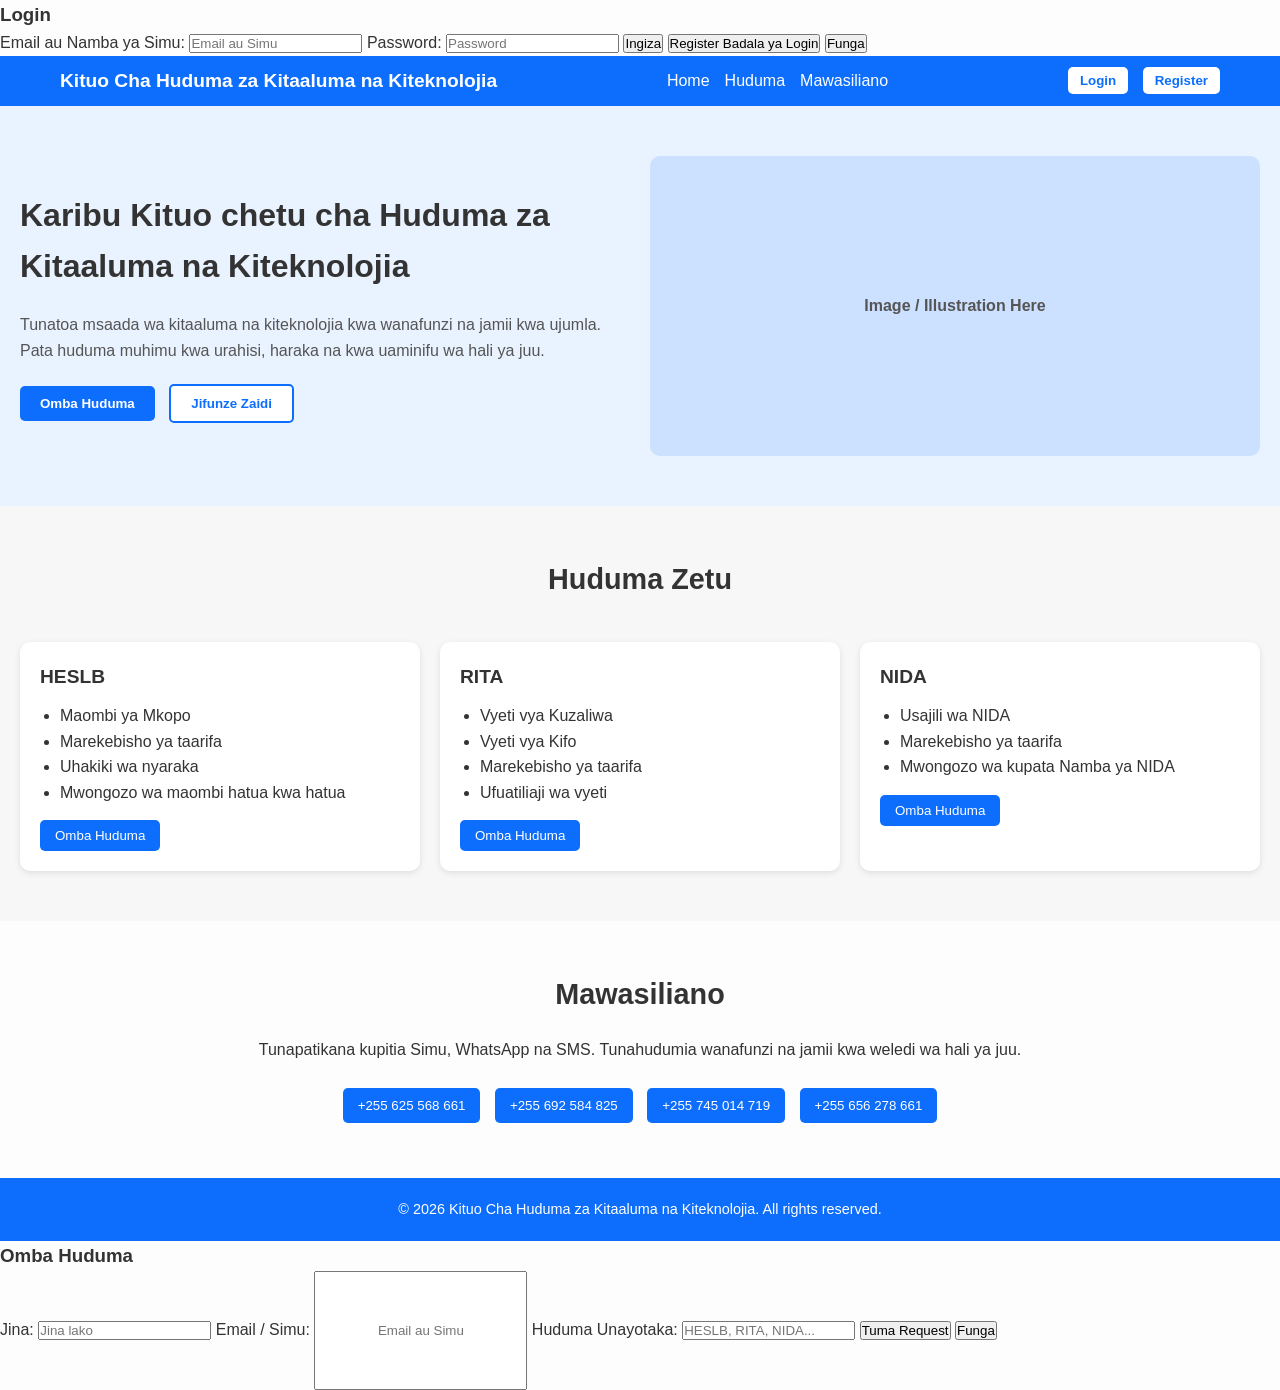
==== index.html @ 40a0dc9a "Add files via upload" ====
<!DOCTYPE html>
<html lang="sw">
<head>
  <meta charset="UTF-8">
  <meta name="viewport" content="width=device-width, initial-scale=1.0">
  <title>Kituo Cha Huduma za Kitaaluma na Kiteknolojia</title>
  <link rel="stylesheet" href="style.css">
</head>
<body></body>
  <!-- ... Sehemu nyingine za homepage ... -->

  <!-- LOGIN / REGISTER POPUP -->
  <div id="authForm" class="popup-form hidden">
    <div class="form-container">
      <h3 id="formTitle">Login</h3>

      <label>Email au Namba ya Simu:</label>
      <input type="text" id="authContact" placeholder="Email au Simu" />

      <label>Password:</label>
      <input type="password" id="authPassword" placeholder="Password" />

      <button id="authSubmit">Ingiza</button>
      <button id="authSwitch">Register Badala ya Login</button>
      <button id="authClose">Funga</button>
    </div>
  </div>

  <!-- LINK SCRIPT -->
  <script src="script.js"></script>
</body>

</div>
  <!-- NAVBAR -->
  <header class="navbar">
    <div class="container">
      <h1>Kituo Cha Huduma za Kitaaluma na Kiteknolojia</h1>
      <nav>
        <a href="#">Home</a>
        <a href="#services">Huduma</a>
        <a href="#contact">Mawasiliano</a>
      </nav>
      <div class="auth-buttons">
        <button>Login</button>
        <button>Register</button>
      </div>
    </div>
  </header>

  <!-- HERO SECTION -->
  <section class="hero">
    <div class="hero-text">
      <h2>Karibu Kituo chetu cha Huduma za Kitaaluma na Kiteknolojia</h2>
      <p>Tunatoa msaada wa kitaaluma na kiteknolojia kwa wanafunzi na jamii kwa ujumla. Pata huduma muhimu kwa urahisi, haraka na kwa uaminifu wa hali ya juu.</p>
      <div class="hero-buttons">
        <button>Omba Huduma</button>
        <button>Jifunze Zaidi</button>
      </div>
    </div>
    <div class="hero-image">
      <!-- Hapa unaweza kuongeza image / illustration -->
      <p>Image / Illustration Here</p>
    </div>
  </section>

  <!-- SERVICES SECTION -->
  <section id="services">
    <h3>Huduma Zetu</h3>
    <div class="services-grid">
      <div class="service-card">
        <h4>HESLB</h4>
        <ul>
          <li>Maombi ya Mkopo</li>
          <li>Marekebisho ya taarifa</li>
          <li>Uhakiki wa nyaraka</li>
          <li>Mwongozo wa maombi hatua kwa hatua</li>
        </ul>
        <button>Omba Huduma</button>
      </div>
      <div class="service-card">
        <h4>RITA</h4>
        <ul>
          <li>Vyeti vya Kuzaliwa</li>
          <li>Vyeti vya Kifo</li>
          <li>Marekebisho ya taarifa</li>
          <li>Ufuatiliaji wa vyeti</li>
        </ul>
        <button>Omba Huduma</button>
      </div>
      <div class="service-card">
        <h4>NIDA</h4>
        <ul>
          <li>Usajili wa NIDA</li>
          <li>Marekebisho ya taarifa</li>
          <li>Mwongozo wa kupata Namba ya NIDA</li>
        </ul>
        <button>Omba Huduma</button>
      </div>
    </div>
  </section>

  <!-- CONTACT SECTION -->
  <section id="contact">
    <h3>Mawasiliano</h3>
    <p>Tunapatikana kupitia Simu, WhatsApp na SMS. Tunahudumia wanafunzi na jamii kwa weledi wa hali ya juu.</p>
    <div class="contact-buttons">
      <button>+255 625 568 661</button>
      <button>+255 692 584 825</button>
      <button>+255 745 014 719</button>
      <button>+255 656 278 661</button>
    </div>
  </section>

  <!-- FOOTER -->
  <footer>
    <p>© 2026 Kituo Cha Huduma za Kitaaluma na Kiteknolojia. All rights reserved.</p>
  </footer>

  <script src="script.js"></script>
</body>
</html>
---- style.css ----
/* Global */
* {
  margin: 0;
  padding: 0;
  box-sizing: border-box;
  font-family: Arial, sans-serif;
}

body {
  line-height: 1.6;
  background-color: #fdfdfd;
  color: #333;
}

/* Navbar */
.navbar {
  background-color: #0d6efd;
  color: white;
  padding: 10px 0;
  position: sticky;
  top: 0;
  z-index: 100;
}

.navbar .container {
  display: flex;
  flex-wrap: wrap;
  justify-content: space-between;
  align-items: center;
  max-width: 1200px;
  margin: auto;
  padding: 0 20px;
}

.navbar h1 {
  font-size: 1.2rem;
  font-weight: bold;
}

.navbar nav {
  display: flex;
  gap: 15px;
}

.navbar nav a {
  color: white;
  text-decoration: none;
  font-weight: 500;
}

.navbar nav a:hover {
  text-decoration: underline;
}

.auth-buttons button {
  margin-left: 10px;
  padding: 6px 12px;
  border: none;
  background-color: white;
  color: #0d6efd;
  cursor: pointer;
  border-radius: 5px;
  font-weight: bold;
}

.auth-buttons button:hover {
  background-color: #e0e0e0;
}

/* Hero Section */
.hero {
  display: flex;
  flex-wrap: wrap;
  justify-content: space-between;
  align-items: center;
  padding: 50px 20px;
  background-color: #e9f2ff;
}

.hero-text {
  flex: 1;
  min-width: 280px;
  margin-right: 20px;
}

.hero-text h2 {
  font-size: 2rem;
  margin-bottom: 20px;
}

.hero-text p {
  margin-bottom: 20px;
  font-size: 1rem;
  color: #555;
}

.hero-buttons button {
  padding: 10px 20px;
  margin-right: 10px;
  border: none;
  border-radius: 5px;
  font-weight: bold;
  cursor: pointer;
}

.hero-buttons button:first-child {
  background-color: #0d6efd;
  color: white;
}

.hero-buttons button:last-child {
  background-color: white;
  color: #0d6efd;
  border: 2px solid #0d6efd;
}

.hero-buttons button:hover {
  opacity: 0.9;
}

.hero-image {
  flex: 1;
  min-width: 280px;
  height: 300px;
  background-color: #cce0ff;
  display: flex;
  align-items: center;
  justify-content: center;
  border-radius: 10px;
  color: #555;
  font-weight: bold;
}

/* Services Section */
#services {
  padding: 50px 20px;
  background-color: #f7f7f7;
  text-align: center;
}

#services h3 {
  font-size: 1.8rem;
  margin-bottom: 40px;
}

.services-grid {
  display: grid;
  gap: 20px;
  grid-template-columns: 1fr;
}

.service-card {
  background-color: white;
  padding: 20px;
  border-radius: 10px;
  box-shadow: 0 2px 6px rgba(0,0,0,0.1);
  text-align: left;
}

.service-card h4 {
  font-size: 1.2rem;
  margin-bottom: 10px;
}

.service-card ul {
  list-style: disc;
  padding-left: 20px;
  margin-bottom: 15px;
}

.service-card button {
  padding: 8px 15px;
  background-color: #0d6efd;
  color: white;
  border: none;
  border-radius: 5px;
  cursor: pointer;
}

.service-card button:hover {
  opacity: 0.9;
}

/* Contact Section */
#contact {
  padding: 50px 20px;
  text-align: center;
}

#contact h3 {
  font-size: 1.8rem;
  margin-bottom: 20px;
}

#contact p {
  margin-bottom: 20px;
}

.contact-buttons button {
  margin: 5px;
  padding: 10px 15px;
  background-color: #0d6efd;
  color: white;
  border: none;
  border-radius: 5px;
  cursor: pointer;
}

.contact-buttons button:hover {
  opacity: 0.9;
}

/* Footer */
footer {
  background-color: #0d6efd;
  color: white;
  padding: 20px;
  text-align: center;
  font-size: 0.9rem;
}

/* Responsive */
@media(min-width: 768px) {
  .hero {
    flex-wrap: nowrap;
  }

  .services-grid {
    grid-template-columns: repeat(3, 1fr);
  }
}
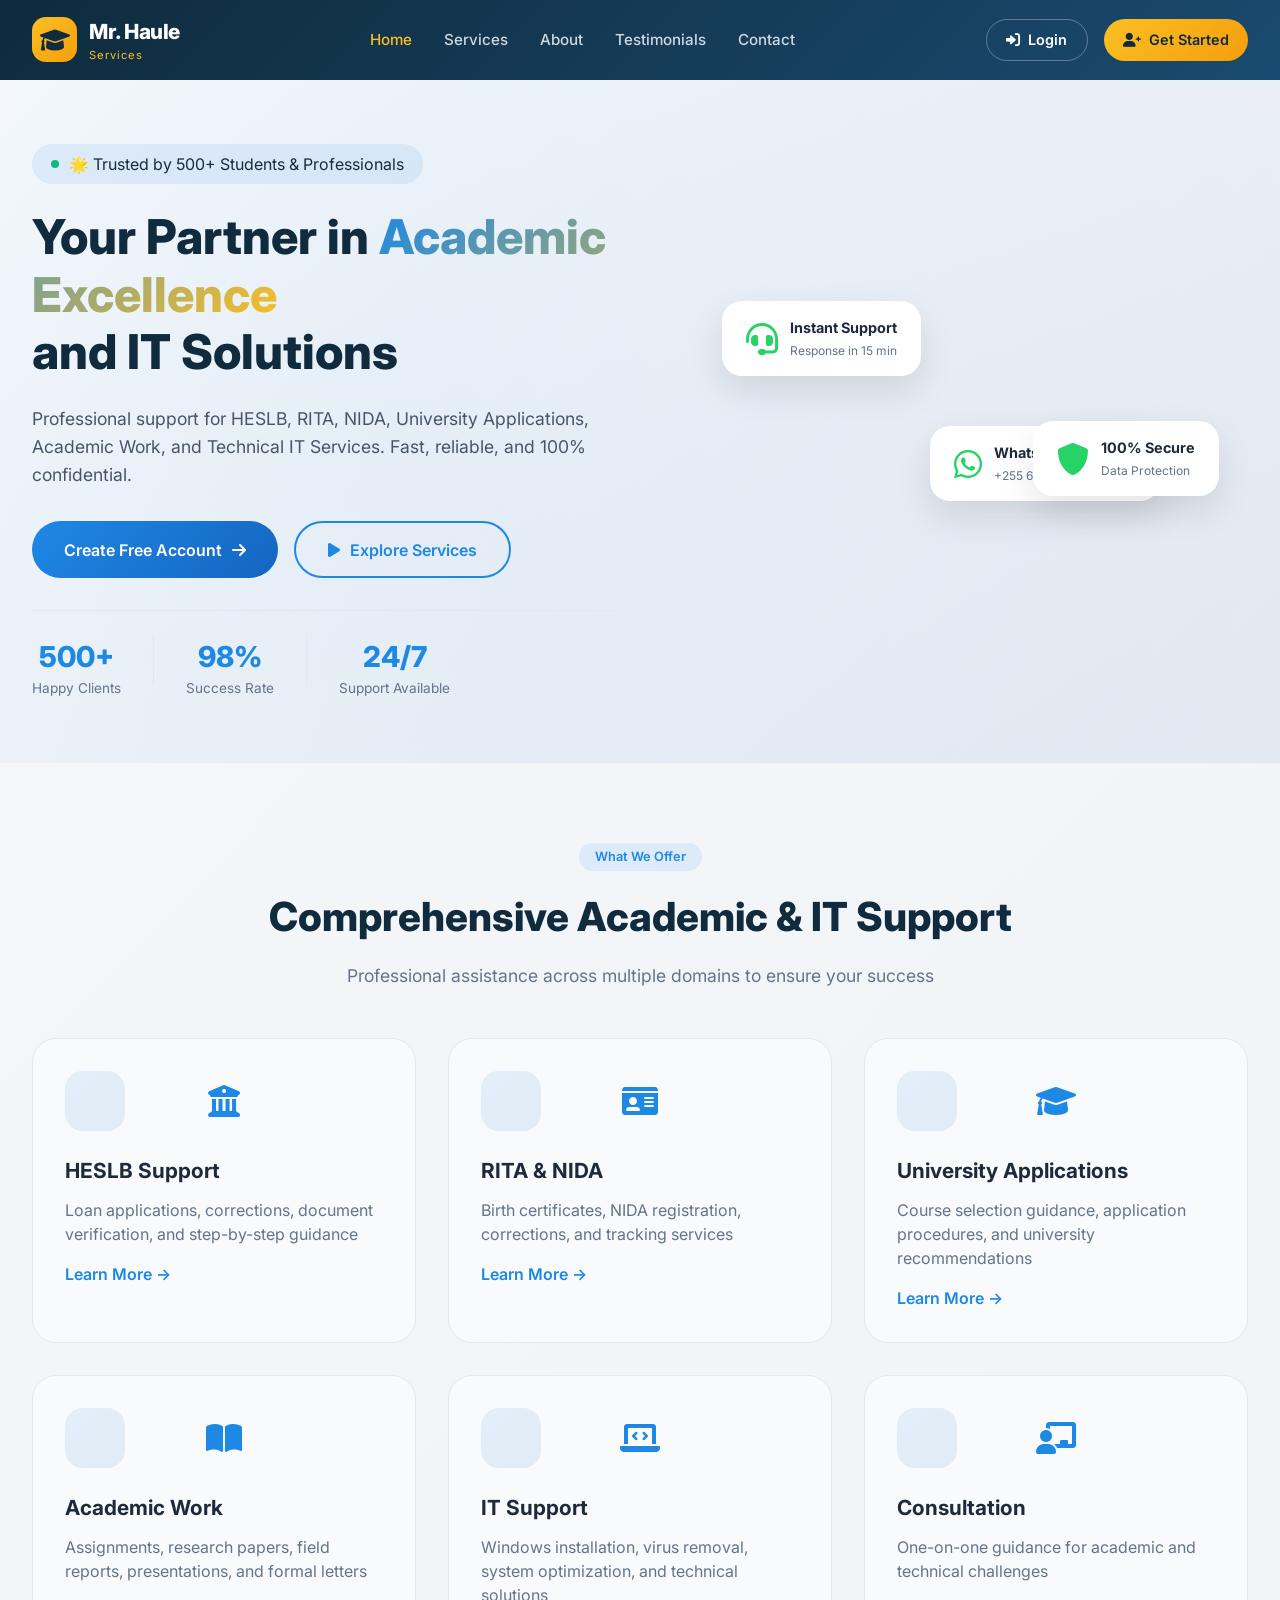
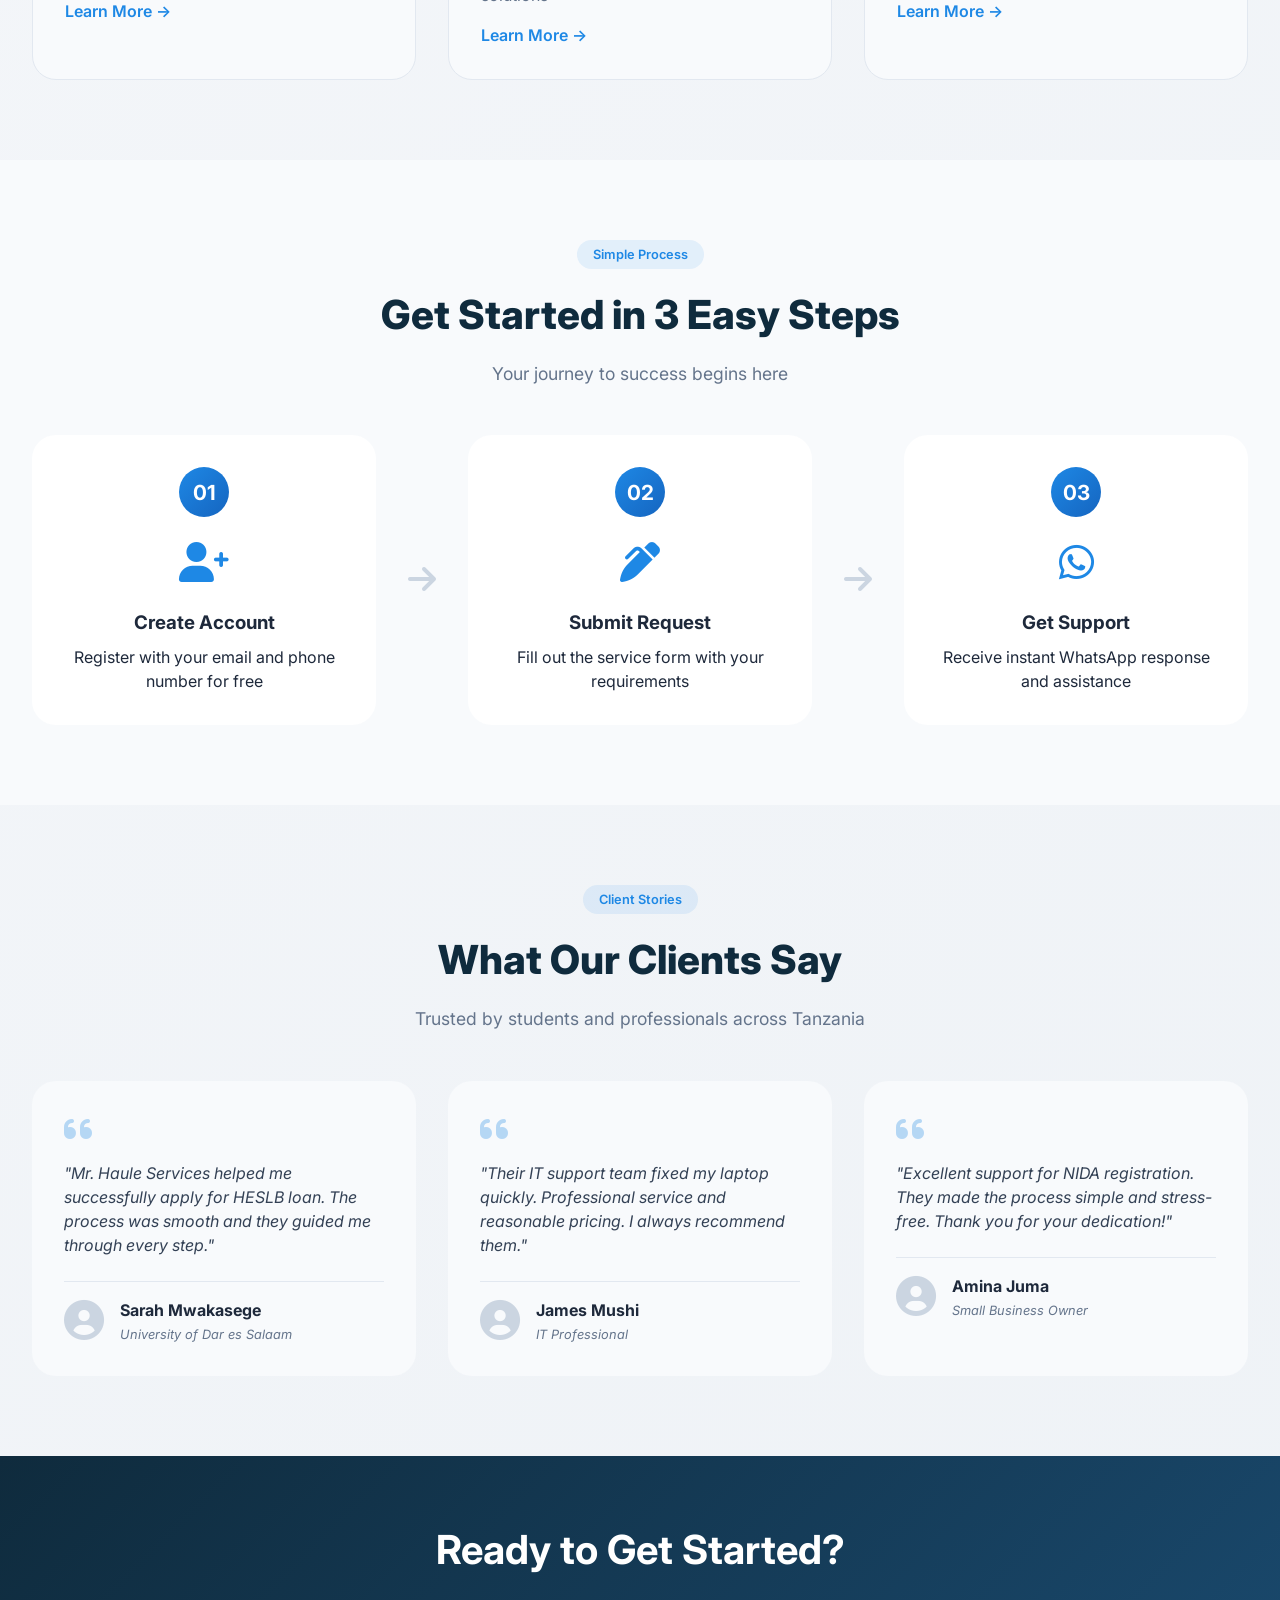
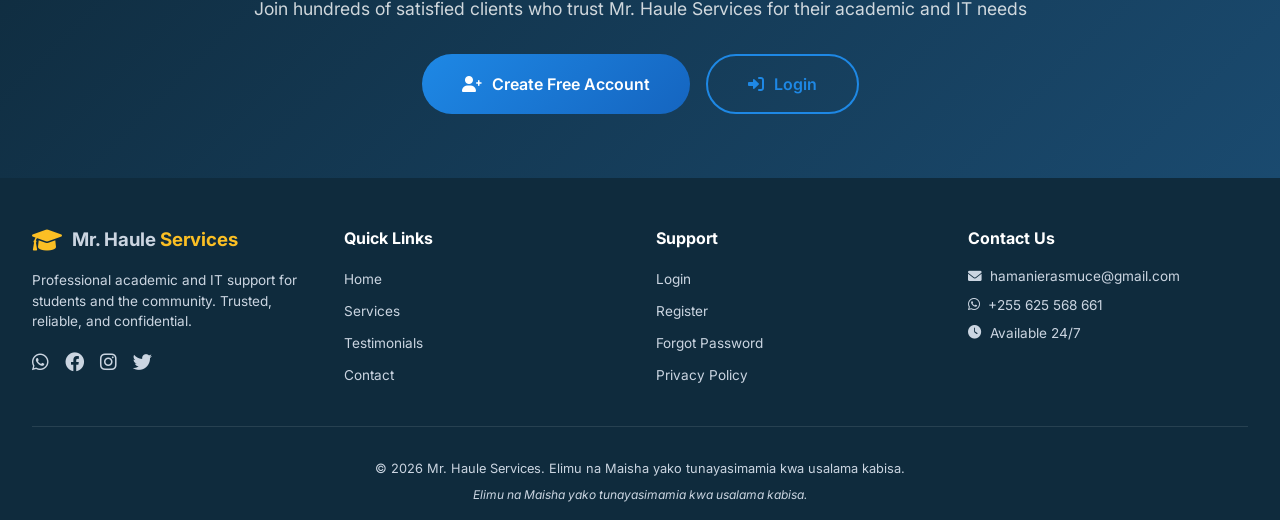
==== commit 70213a9a: "Add files via upload" ====
--- a/index.html
+++ b/index.html
@@ -1,121 +1,397 @@
 <!DOCTYPE html>
-<html lang="sw">
+<html lang="en">
 <head>
   <meta charset="UTF-8">
-  <meta name="viewport" content="width=device-width, initial-scale=1.0">
-  <title>Kituo Cha Huduma za Kitaaluma na Kiteknolojia</title>
+  <meta name="viewport" content="width=device-width, initial-scale=1.0, viewport-fit=cover">
+  <title>Mr. Haule Services | Premium Academic & IT Support</title>
   <link rel="stylesheet" href="style.css">
+  <link href="https://fonts.googleapis.com/css2?family=Inter:wght@300;400;500;600;700;800;900&display=swap" rel="stylesheet">
+  <link rel="stylesheet" href="https://cdnjs.cloudflare.com/ajax/libs/font-awesome/6.0.0-beta3/css/all.min.css">
 </head>
-<body></body>
-  <!-- ... Sehemu nyingine za homepage ... -->
-
-  <!-- LOGIN / REGISTER POPUP -->
-  <div id="authForm" class="popup-form hidden">
-    <div class="form-container">
-      <h3 id="formTitle">Login</h3>
-
-      <label>Email au Namba ya Simu:</label>
-      <input type="text" id="authContact" placeholder="Email au Simu" />
-
-      <label>Password:</label>
-      <input type="password" id="authPassword" placeholder="Password" />
-
-      <button id="authSubmit">Ingiza</button>
-      <button id="authSwitch">Register Badala ya Login</button>
-      <button id="authClose">Funga</button>
-    </div>
-  </div>
-
-  <!-- LINK SCRIPT -->
+<body>
+
+  <!-- Premium Navigation -->
+  <nav class="navbar-premium">
+    <div class="nav-container">
+      <div class="logo-premium">
+        <div class="logo-icon">
+          <i class="fas fa-graduation-cap"></i>
+        </div>
+        <div class="logo-text">
+          <span class="logo-main">Mr. Haule</span>
+          <span class="logo-sub">Services</span>
+        </div>
+      </div>
+      
+      <div class="nav-menu">
+        <a href="index.html" class="nav-link active">Home</a>
+        <a href="#services" class="nav-link">Services</a>
+        <a href="#about" class="nav-link">About</a>
+        <a href="#testimonials" class="nav-link">Testimonials</a>
+        <a href="#contact" class="nav-link">Contact</a>
+      </div>
+      
+      <div class="nav-actions">
+        <a href="login.html" class="btn-login">
+          <i class="fas fa-sign-in-alt"></i> Login
+        </a>
+        <a href="register.html" class="btn-register">
+          <i class="fas fa-user-plus"></i> Get Started
+        </a>
+      </div>
+      
+      <div class="mobile-toggle">
+        <i class="fas fa-bars"></i>
+      </div>
+    </div>
+  </nav>
+
+  <!-- Hero Section -->
+  <section class="hero-premium">
+    <div class="hero-gradient"></div>
+    <div class="hero-container">
+      <div class="hero-content-premium">
+        <div class="hero-badge-premium">
+          <span class="badge-pulse"></span>
+          <span>🌟 Trusted by 500+ Students & Professionals</span>
+        </div>
+        
+        <h1 class="hero-title">
+          Your Partner in
+          <span class="gradient-text-premium">Academic Excellence</span>
+          <br>and IT Solutions
+        </h1>
+        
+        <p class="hero-description-premium">
+          Professional support for HESLB, RITA, NIDA, University Applications, 
+          Academic Work, and Technical IT Services. Fast, reliable, and 100% confidential.
+        </p>
+        
+        <div class="hero-buttons-premium">
+          <a href="register.html" class="btn-primary-premium">
+            <span>Create Free Account</span>
+            <i class="fas fa-arrow-right"></i>
+          </a>
+          <a href="#services" class="btn-secondary-premium">
+            <i class="fas fa-play"></i>
+            <span>Explore Services</span>
+          </a>
+        </div>
+        
+        <div class="hero-stats-premium">
+          <div class="stat-premium">
+            <div class="stat-number">500+</div>
+            <div class="stat-label">Happy Clients</div>
+          </div>
+          <div class="stat-divider-premium"></div>
+          <div class="stat-premium">
+            <div class="stat-number">98%</div>
+            <div class="stat-label">Success Rate</div>
+          </div>
+          <div class="stat-divider-premium"></div>
+          <div class="stat-premium">
+            <div class="stat-number">24/7</div>
+            <div class="stat-label">Support Available</div>
+          </div>
+        </div>
+      </div>
+      
+      <div class="hero-visual-premium">
+        <div class="floating-card card-1">
+          <i class="fas fa-headset"></i>
+          <div class="card-content">
+            <h4>Instant Support</h4>
+            <p>Response in 15 min</p>
+          </div>
+        </div>
+        <div class="floating-card card-2">
+          <i class="fab fa-whatsapp"></i>
+          <div class="card-content">
+            <h4>WhatsApp Available</h4>
+            <p>+255 625 568 661</p>
+          </div>
+        </div>
+        <div class="floating-card card-3">
+          <i class="fas fa-shield-alt"></i>
+          <div class="card-content">
+            <h4>100% Secure</h4>
+            <p>Data Protection</p>
+          </div>
+        </div>
+      </div>
+    </div>
+  </section>
+
+  <!-- Services Section -->
+  <section id="services" class="services-premium">
+    <div class="section-container">
+      <div class="section-header-premium">
+        <span class="section-tag-premium">What We Offer</span>
+        <h2 class="section-title-premium">Comprehensive Academic & IT Support</h2>
+        <p class="section-subtitle-premium">Professional assistance across multiple domains to ensure your success</p>
+      </div>
+      
+      <div class="services-grid-premium">
+        <div class="service-card-premium">
+          <div class="service-icon-wrapper">
+            <div class="service-icon-bg"></div>
+            <i class="fas fa-university"></i>
+          </div>
+          <h3>HESLB Support</h3>
+          <p>Loan applications, corrections, document verification, and step-by-step guidance</p>
+          <a href="register.html" class="service-link">Learn More →</a>
+        </div>
+        
+        <div class="service-card-premium">
+          <div class="service-icon-wrapper">
+            <div class="service-icon-bg"></div>
+            <i class="fas fa-id-card"></i>
+          </div>
+          <h3>RITA & NIDA</h3>
+          <p>Birth certificates, NIDA registration, corrections, and tracking services</p>
+          <a href="register.html" class="service-link">Learn More →</a>
+        </div>
+        
+        <div class="service-card-premium">
+          <div class="service-icon-wrapper">
+            <div class="service-icon-bg"></div>
+            <i class="fas fa-graduation-cap"></i>
+          </div>
+          <h3>University Applications</h3>
+          <p>Course selection guidance, application procedures, and university recommendations</p>
+          <a href="register.html" class="service-link">Learn More →</a>
+        </div>
+        
+        <div class="service-card-premium">
+          <div class="service-icon-wrapper">
+            <div class="service-icon-bg"></div>
+            <i class="fas fa-book-open"></i>
+          </div>
+          <h3>Academic Work</h3>
+          <p>Assignments, research papers, field reports, presentations, and formal letters</p>
+          <a href="register.html" class="service-link">Learn More →</a>
+        </div>
+        
+        <div class="service-card-premium">
+          <div class="service-icon-wrapper">
+            <div class="service-icon-bg"></div>
+            <i class="fas fa-laptop-code"></i>
+          </div>
+          <h3>IT Support</h3>
+          <p>Windows installation, virus removal, system optimization, and technical solutions</p>
+          <a href="register.html" class="service-link">Learn More →</a>
+        </div>
+        
+        <div class="service-card-premium">
+          <div class="service-icon-wrapper">
+            <div class="service-icon-bg"></div>
+            <i class="fas fa-chalkboard-user"></i>
+          </div>
+          <h3>Consultation</h3>
+          <p>One-on-one guidance for academic and technical challenges</p>
+          <a href="register.html" class="service-link">Learn More →</a>
+        </div>
+      </div>
+    </div>
+  </section>
+
+  <!-- How It Works Section -->
+  <section class="how-it-works-premium">
+    <div class="section-container">
+      <div class="section-header-premium">
+        <span class="section-tag-premium">Simple Process</span>
+        <h2 class="section-title-premium">Get Started in 3 Easy Steps</h2>
+        <p class="section-subtitle-premium">Your journey to success begins here</p>
+      </div>
+      
+      <div class="steps-premium">
+        <div class="step-premium">
+          <div class="step-number-premium">01</div>
+          <div class="step-icon-premium">
+            <i class="fas fa-user-plus"></i>
+          </div>
+          <h3>Create Account</h3>
+          <p>Register with your email and phone number for free</p>
+        </div>
+        
+        <div class="step-connector">
+          <i class="fas fa-arrow-right"></i>
+        </div>
+        
+        <div class="step-premium">
+          <div class="step-number-premium">02</div>
+          <div class="step-icon-premium">
+            <i class="fas fa-pen-alt"></i>
+          </div>
+          <h3>Submit Request</h3>
+          <p>Fill out the service form with your requirements</p>
+        </div>
+        
+        <div class="step-connector">
+          <i class="fas fa-arrow-right"></i>
+        </div>
+        
+        <div class="step-premium">
+          <div class="step-number-premium">03</div>
+          <div class="step-icon-premium">
+            <i class="fab fa-whatsapp"></i>
+          </div>
+          <h3>Get Support</h3>
+          <p>Receive instant WhatsApp response and assistance</p>
+        </div>
+      </div>
+    </div>
+  </section>
+
+  <!-- Testimonials Section -->
+  <section id="testimonials" class="testimonials-premium">
+    <div class="section-container">
+      <div class="section-header-premium">
+        <span class="section-tag-premium">Client Stories</span>
+        <h2 class="section-title-premium">What Our Clients Say</h2>
+        <p class="section-subtitle-premium">Trusted by students and professionals across Tanzania</p>
+      </div>
+      
+      <div class="testimonials-grid-premium">
+        <div class="testimonial-card-premium">
+          <div class="testimonial-quote">
+            <i class="fas fa-quote-left"></i>
+          </div>
+          <p>"Mr. Haule Services helped me successfully apply for HESLB loan. The process was smooth and they guided me through every step."</p>
+          <div class="testimonial-author-premium">
+            <div class="author-avatar">
+              <i class="fas fa-user-circle"></i>
+            </div>
+            <div class="author-info">
+              <h4>Sarah Mwakasege</h4>
+              <p>University of Dar es Salaam</p>
+            </div>
+          </div>
+        </div>
+        
+        <div class="testimonial-card-premium">
+          <div class="testimonial-quote">
+            <i class="fas fa-quote-left"></i>
+          </div>
+          <p>"Their IT support team fixed my laptop quickly. Professional service and reasonable pricing. I always recommend them."</p>
+          <div class="testimonial-author-premium">
+            <div class="author-avatar">
+              <i class="fas fa-user-circle"></i>
+            </div>
+            <div class="author-info">
+              <h4>James Mushi</h4>
+              <p>IT Professional</p>
+            </div>
+          </div>
+        </div>
+        
+        <div class="testimonial-card-premium">
+          <div class="testimonial-quote">
+            <i class="fas fa-quote-left"></i>
+          </div>
+          <p>"Excellent support for NIDA registration. They made the process simple and stress-free. Thank you for your dedication!"</p>
+          <div class="testimonial-author-premium">
+            <div class="author-avatar">
+              <i class="fas fa-user-circle"></i>
+            </div>
+            <div class="author-info">
+              <h4>Amina Juma</h4>
+              <p>Small Business Owner</p>
+            </div>
+          </div>
+        </div>
+      </div>
+    </div>
+  </section>
+
+  <!-- CTA Section -->
+  <section class="cta-premium">
+    <div class="section-container">
+      <div class="cta-content-premium">
+        <h2>Ready to Get Started?</h2>
+        <p>Join hundreds of satisfied clients who trust Mr. Haule Services for their academic and IT needs</p>
+        <div class="cta-buttons-premium">
+          <a href="register.html" class="btn-primary-premium btn-large">
+            <i class="fas fa-user-plus"></i> Create Free Account
+          </a>
+          <a href="login.html" class="btn-secondary-premium btn-large">
+            <i class="fas fa-sign-in-alt"></i> Login
+          </a>
+        </div>
+      </div>
+    </div>
+  </section>
+
+  <!-- Footer -->
+  <footer class="footer-premium">
+    <div class="footer-container">
+      <div class="footer-grid">
+        <div class="footer-about">
+          <div class="footer-logo">
+            <i class="fas fa-graduation-cap"></i>
+            <h3>Mr. Haule <span>Services</span></h3>
+          </div>
+          <p>Professional academic and IT support for students and the community. Trusted, reliable, and confidential.</p>
+          <div class="social-links">
+            <a href="#"><i class="fab fa-whatsapp"></i></a>
+            <a href="#"><i class="fab fa-facebook"></i></a>
+            <a href="#"><i class="fab fa-instagram"></i></a>
+            <a href="#"><i class="fab fa-twitter"></i></a>
+          </div>
+        </div>
+        
+        <div class="footer-links">
+          <h4>Quick Links</h4>
+          <ul>
+            <li><a href="index.html">Home</a></li>
+            <li><a href="#services">Services</a></li>
+            <li><a href="#testimonials">Testimonials</a></li>
+            <li><a href="#contact">Contact</a></li>
+          </ul>
+        </div>
+        
+        <div class="footer-links">
+          <h4>Support</h4>
+          <ul>
+            <li><a href="login.html">Login</a></li>
+            <li><a href="register.html">Register</a></li>
+            <li><a href="forgot-password.html">Forgot Password</a></li>
+            <li><a href="#">Privacy Policy</a></li>
+          </ul>
+        </div>
+        
+        <div class="footer-contact">
+          <h4>Contact Us</h4>
+          <p><i class="fas fa-envelope"></i> hamanierasmuce@gmail.com</p>
+          <p><i class="fab fa-whatsapp"></i> +255 625 568 661</p>
+          <p><i class="fas fa-clock"></i> Available 24/7</p>
+        </div>
+      </div>
+      
+      <div class="footer-bottom">
+        <p id="copyright"></p>
+        <p class="tagline">Elimu na Maisha yako tunayasimamia kwa usalama kabisa.</p>
+      </div>
+    </div>
+  </footer>
+
   <script src="script.js"></script>
-</body>
-
-</div>
-  <!-- NAVBAR -->
-  <header class="navbar">
-    <div class="container">
-      <h1>Kituo Cha Huduma za Kitaaluma na Kiteknolojia</h1>
-      <nav>
-        <a href="#">Home</a>
-        <a href="#services">Huduma</a>
-        <a href="#contact">Mawasiliano</a>
-      </nav>
-      <div class="auth-buttons">
-        <button>Login</button>
-        <button>Register</button>
-      </div>
-    </div>
-  </header>
-
-  <!-- HERO SECTION -->
-  <section class="hero">
-    <div class="hero-text">
-      <h2>Karibu Kituo chetu cha Huduma za Kitaaluma na Kiteknolojia</h2>
-      <p>Tunatoa msaada wa kitaaluma na kiteknolojia kwa wanafunzi na jamii kwa ujumla. Pata huduma muhimu kwa urahisi, haraka na kwa uaminifu wa hali ya juu.</p>
-      <div class="hero-buttons">
-        <button>Omba Huduma</button>
-        <button>Jifunze Zaidi</button>
-      </div>
-    </div>
-    <div class="hero-image">
-      <!-- Hapa unaweza kuongeza image / illustration -->
-      <p>Image / Illustration Here</p>
-    </div>
-  </section>
-
-  <!-- SERVICES SECTION -->
-  <section id="services">
-    <h3>Huduma Zetu</h3>
-    <div class="services-grid">
-      <div class="service-card">
-        <h4>HESLB</h4>
-        <ul>
-          <li>Maombi ya Mkopo</li>
-          <li>Marekebisho ya taarifa</li>
-          <li>Uhakiki wa nyaraka</li>
-          <li>Mwongozo wa maombi hatua kwa hatua</li>
-        </ul>
-        <button>Omba Huduma</button>
-      </div>
-      <div class="service-card">
-        <h4>RITA</h4>
-        <ul>
-          <li>Vyeti vya Kuzaliwa</li>
-          <li>Vyeti vya Kifo</li>
-          <li>Marekebisho ya taarifa</li>
-          <li>Ufuatiliaji wa vyeti</li>
-        </ul>
-        <button>Omba Huduma</button>
-      </div>
-      <div class="service-card">
-        <h4>NIDA</h4>
-        <ul>
-          <li>Usajili wa NIDA</li>
-          <li>Marekebisho ya taarifa</li>
-          <li>Mwongozo wa kupata Namba ya NIDA</li>
-        </ul>
-        <button>Omba Huduma</button>
-      </div>
-    </div>
-  </section>
-
-  <!-- CONTACT SECTION -->
-  <section id="contact">
-    <h3>Mawasiliano</h3>
-    <p>Tunapatikana kupitia Simu, WhatsApp na SMS. Tunahudumia wanafunzi na jamii kwa weledi wa hali ya juu.</p>
-    <div class="contact-buttons">
-      <button>+255 625 568 661</button>
-      <button>+255 692 584 825</button>
-      <button>+255 745 014 719</button>
-      <button>+255 656 278 661</button>
-    </div>
-  </section>
-
-  <!-- FOOTER -->
-  <footer>
-    <p>© 2026 Kituo Cha Huduma za Kitaaluma na Kiteknolojia. All rights reserved.</p>
-  </footer>
-
-  <script src="script.js"></script>
+  <script>
+    // Mobile menu toggle
+    const mobileToggle = document.querySelector('.mobile-toggle');
+    const navMenu = document.querySelector('.nav-menu');
+    
+    if (mobileToggle) {
+      mobileToggle.addEventListener('click', () => {
+        navMenu.classList.toggle('active');
+      });
+    }
+    
+    // Set copyright year
+    const copyrightEl = document.getElementById('copyright');
+    if (copyrightEl) {
+      copyrightEl.innerHTML = `© ${new Date().getFullYear()} Mr. Haule Services. Elimu na Maisha yako tunayasimamia kwa usalama kabisa.`;
+    }
+  </script>
 </body>
 </html>
--- a/style.css
+++ b/style.css
@@ -1,231 +1,1269 @@
-/* Global */
 * {
   margin: 0;
   padding: 0;
   box-sizing: border-box;
-  font-family: Arial, sans-serif;
 }
 
 body {
-  line-height: 1.6;
-  background-color: #fdfdfd;
-  color: #333;
-}
-
-/* Navbar */
-.navbar {
-  background-color: #0d6efd;
-  color: white;
-  padding: 10px 0;
+  font-family: 'Inter', 'Times New Roman', Times, serif;
+  background: linear-gradient(135deg, #f5f7fa 0%, #eef2f6 100%);
+  color: #1e293b;
+  line-height: 1.5;
+  min-height: 100vh;
+}
+
+.container {
+  max-width: 1400px;
+  margin: 0 auto;
+  background: #ffffff;
+  border-radius: 32px;
+  box-shadow: 0 25px 50px -12px rgba(0, 0, 0, 0.15);
+  overflow: hidden;
+}
+
+/* ============================================ */
+/* PREMIUM NAVIGATION */
+/* ============================================ */
+.navbar-premium {
+  background: linear-gradient(135deg, #0f2b3d 0%, #1a4a6f 100%);
+  padding: 1rem 0;
   position: sticky;
   top: 0;
-  z-index: 100;
-}
-
-.navbar .container {
-  display: flex;
+  z-index: 1000;
+  backdrop-filter: blur(10px);
+}
+
+.nav-container {
+  max-width: 1300px;
+  margin: 0 auto;
+  padding: 0 2rem;
+  display: flex;
+  justify-content: space-between;
+  align-items: center;
   flex-wrap: wrap;
-  justify-content: space-between;
-  align-items: center;
-  max-width: 1200px;
-  margin: auto;
-  padding: 0 20px;
-}
-
-.navbar h1 {
-  font-size: 1.2rem;
-  font-weight: bold;
-}
-
-.navbar nav {
-  display: flex;
-  gap: 15px;
-}
-
-.navbar nav a {
-  color: white;
+  gap: 1rem;
+}
+
+.logo-premium {
+  display: flex;
+  align-items: center;
+  gap: 12px;
+}
+
+.logo-icon {
+  width: 45px;
+  height: 45px;
+  background: linear-gradient(135deg, #fbbf24, #f59e0b);
+  border-radius: 14px;
+  display: flex;
+  align-items: center;
+  justify-content: center;
+}
+
+.logo-icon i {
+  font-size: 1.5rem;
+  color: #0f2b3d;
+}
+
+.logo-text {
+  display: flex;
+  flex-direction: column;
+}
+
+.logo-main {
+  font-size: 1.3rem;
+  font-weight: 800;
+  color: white;
+  letter-spacing: -0.5px;
+}
+
+.logo-sub {
+  font-size: 0.7rem;
+  color: #fbbf24;
+  letter-spacing: 1px;
+}
+
+.nav-menu {
+  display: flex;
+  gap: 2rem;
+  align-items: center;
+  flex-wrap: wrap;
+}
+
+.nav-link {
+  color: rgba(255, 255, 255, 0.8);
   text-decoration: none;
   font-weight: 500;
-}
-
-.navbar nav a:hover {
+  transition: all 0.3s;
+  font-size: 0.95rem;
+}
+
+.nav-link:hover, .nav-link.active {
+  color: #fbbf24;
+}
+
+.nav-actions {
+  display: flex;
+  gap: 1rem;
+}
+
+.btn-login, .btn-register {
+  padding: 0.6rem 1.2rem;
+  border-radius: 40px;
+  text-decoration: none;
+  font-weight: 600;
+  font-size: 0.9rem;
+  transition: all 0.3s;
+  display: inline-flex;
+  align-items: center;
+  gap: 8px;
+}
+
+.btn-login {
+  background: transparent;
+  border: 1.5px solid rgba(255, 255, 255, 0.3);
+  color: white;
+}
+
+.btn-login:hover {
+  background: rgba(255, 255, 255, 0.1);
+  border-color: #fbbf24;
+}
+
+.btn-register {
+  background: linear-gradient(135deg, #fbbf24, #f59e0b);
+  color: #0f2b3d;
+}
+
+.btn-register:hover {
+  transform: translateY(-2px);
+  box-shadow: 0 8px 20px rgba(251, 191, 36, 0.3);
+}
+
+.btn-logout-small {
+  background: #dc2626;
+  color: white;
+  border: none;
+  padding: 0.5rem 1rem;
+  border-radius: 30px;
+  cursor: pointer;
+  font-weight: 600;
+  transition: all 0.3s;
+}
+
+.btn-logout-small:hover {
+  background: #b91c1c;
+  transform: translateY(-2px);
+}
+
+.mobile-toggle {
+  display: none;
+  font-size: 1.5rem;
+  color: white;
+  cursor: pointer;
+}
+
+/* ============================================ */
+/* HERO SECTION */
+/* ============================================ */
+.hero-premium {
+  position: relative;
+  background: linear-gradient(135deg, #f8fafc 0%, #e2e8f0 100%);
+  padding: 4rem 2rem;
+  overflow: hidden;
+}
+
+.hero-gradient {
+  position: absolute;
+  top: 0;
+  left: 0;
+  right: 0;
+  bottom: 0;
+  background: radial-gradient(circle at 30% 50%, rgba(30, 136, 229, 0.05), transparent);
+}
+
+.hero-container {
+  max-width: 1300px;
+  margin: 0 auto;
+  display: grid;
+  grid-template-columns: 1fr 1fr;
+  gap: 3rem;
+  align-items: center;
+  position: relative;
+  z-index: 2;
+}
+
+.hero-content-premium {
+  animation: fadeInUp 0.8s ease;
+}
+
+.hero-badge-premium {
+  display: inline-flex;
+  align-items: center;
+  gap: 10px;
+  background: rgba(30, 136, 229, 0.1);
+  padding: 0.5rem 1.2rem;
+  border-radius: 50px;
+  margin-bottom: 1.5rem;
+}
+
+.badge-pulse {
+  width: 8px;
+  height: 8px;
+  background: #10b981;
+  border-radius: 50%;
+  animation: pulse 2s infinite;
+}
+
+.hero-title {
+  font-size: 3rem;
+  font-weight: 800;
+  line-height: 1.2;
+  margin-bottom: 1.5rem;
+  color: #0f2b3d;
+}
+
+.gradient-text-premium {
+  background: linear-gradient(135deg, #1e88e5, #fbbf24);
+  -webkit-background-clip: text;
+  background-clip: text;
+  color: transparent;
+}
+
+.hero-description-premium {
+  font-size: 1.1rem;
+  color: #475569;
+  margin-bottom: 2rem;
+  line-height: 1.6;
+}
+
+.hero-buttons-premium {
+  display: flex;
+  gap: 1rem;
+  margin-bottom: 2rem;
+  flex-wrap: wrap;
+}
+
+.btn-primary-premium {
+  display: inline-flex;
+  align-items: center;
+  gap: 10px;
+  background: linear-gradient(135deg, #1e88e5, #1565c0);
+  color: white;
+  padding: 0.9rem 2rem;
+  border-radius: 50px;
+  text-decoration: none;
+  font-weight: 600;
+  transition: all 0.3s;
+  border: none;
+  cursor: pointer;
+}
+
+.btn-primary-premium:hover {
+  transform: translateY(-2px);
+  box-shadow: 0 10px 25px rgba(30, 136, 229, 0.4);
+}
+
+.btn-secondary-premium {
+  display: inline-flex;
+  align-items: center;
+  gap: 10px;
+  background: transparent;
+  color: #1e88e5;
+  padding: 0.9rem 2rem;
+  border-radius: 50px;
+  text-decoration: none;
+  font-weight: 600;
+  border: 2px solid #1e88e5;
+  transition: all 0.3s;
+}
+
+.btn-secondary-premium:hover {
+  background: #1e88e5;
+  color: white;
+  transform: translateY(-2px);
+}
+
+.btn-large {
+  padding: 1rem 2.5rem;
+  font-size: 1rem;
+}
+
+.hero-stats-premium {
+  display: flex;
+  gap: 2rem;
+  padding-top: 1.5rem;
+  border-top: 1px solid #e2e8f0;
+}
+
+.stat-premium {
+  text-align: center;
+}
+
+.stat-number {
+  font-size: 1.8rem;
+  font-weight: 800;
+  color: #1e88e5;
+}
+
+.stat-label {
+  font-size: 0.85rem;
+  color: #64748b;
+}
+
+.stat-divider-premium {
+  width: 1px;
+  height: 50px;
+  background: #e2e8f0;
+}
+
+.hero-visual-premium {
+  position: relative;
+  min-height: 400px;
+}
+
+.floating-card {
+  position: absolute;
+  background: white;
+  padding: 1rem 1.5rem;
+  border-radius: 20px;
+  display: flex;
+  align-items: center;
+  gap: 12px;
+  box-shadow: 0 15px 35px rgba(0, 0, 0, 0.1);
+  animation: float 4s ease-in-out infinite;
+}
+
+.card-1 {
+  top: 20%;
+  left: 10%;
+  animation-delay: 0s;
+}
+
+.card-2 {
+  bottom: 30%;
+  right: 15%;
+  animation-delay: 1s;
+}
+
+.card-3 {
+  top: 50%;
+  right: 5%;
+  animation-delay: 2s;
+}
+
+.floating-card i {
+  font-size: 2rem;
+  color: #25d366;
+}
+
+.floating-card h4 {
+  font-size: 0.9rem;
+  font-weight: 700;
+  margin-bottom: 0.2rem;
+}
+
+.floating-card p {
+  font-size: 0.75rem;
+  color: #64748b;
+}
+
+/* ============================================ */
+/* SERVICES SECTION */
+/* ============================================ */
+.services-premium, .how-it-works-premium, .testimonials-premium {
+  padding: 5rem 2rem;
+}
+
+.section-container {
+  max-width: 1300px;
+  margin: 0 auto;
+}
+
+.section-header-premium {
+  text-align: center;
+  margin-bottom: 3rem;
+}
+
+.section-tag-premium {
+  display: inline-block;
+  background: rgba(30, 136, 229, 0.1);
+  color: #1e88e5;
+  padding: 0.3rem 1rem;
+  border-radius: 50px;
+  font-size: 0.8rem;
+  font-weight: 600;
+  margin-bottom: 1rem;
+}
+
+.section-title-premium {
+  font-size: 2.5rem;
+  font-weight: 800;
+  margin-bottom: 1rem;
+  color: #0f2b3d;
+}
+
+.section-subtitle-premium {
+  color: #64748b;
+  font-size: 1.1rem;
+}
+
+.services-grid-premium {
+  display: grid;
+  grid-template-columns: repeat(auto-fit, minmax(320px, 1fr));
+  gap: 2rem;
+}
+
+.service-card-premium {
+  background: #f8fafc;
+  padding: 2rem;
+  border-radius: 24px;
+  transition: all 0.3s;
+  border: 1px solid #e2e8f0;
+}
+
+.service-card-premium:hover {
+  transform: translateY(-8px);
+  box-shadow: 0 20px 35px rgba(0, 0, 0, 0.1);
+  border-color: #1e88e5;
+}
+
+.service-icon-wrapper {
+  position: relative;
+  margin-bottom: 1.5rem;
+}
+
+.service-icon-bg {
+  width: 60px;
+  height: 60px;
+  background: linear-gradient(135deg, #1e88e5, #1565c0);
+  border-radius: 18px;
+  opacity: 0.1;
+}
+
+.service-icon-wrapper i {
+  position: absolute;
+  top: 50%;
+  left: 50%;
+  transform: translate(-50%, -50%);
+  font-size: 2rem;
+  color: #1e88e5;
+}
+
+.service-card-premium h3 {
+  font-size: 1.3rem;
+  margin-bottom: 0.75rem;
+}
+
+.service-card-premium p {
+  color: #64748b;
+  margin-bottom: 1rem;
+  line-height: 1.5;
+}
+
+.service-link {
+  color: #1e88e5;
+  text-decoration: none;
+  font-weight: 600;
+  display: inline-flex;
+  align-items: center;
+  gap: 5px;
+  transition: gap 0.3s;
+}
+
+.service-link:hover {
+  gap: 10px;
+}
+
+/* ============================================ */
+/* HOW IT WORKS SECTION */
+/* ============================================ */
+.how-it-works-premium {
+  background: #f8fafc;
+}
+
+.steps-premium {
+  display: flex;
+  justify-content: center;
+  align-items: center;
+  flex-wrap: wrap;
+  gap: 2rem;
+}
+
+.step-premium {
+  text-align: center;
+  flex: 1;
+  min-width: 200px;
+  padding: 2rem;
+  background: white;
+  border-radius: 24px;
+  transition: all 0.3s;
+}
+
+.step-premium:hover {
+  transform: translateY(-5px);
+  box-shadow: 0 15px 30px rgba(0, 0, 0, 0.1);
+}
+
+.step-number-premium {
+  width: 50px;
+  height: 50px;
+  background: linear-gradient(135deg, #1e88e5, #1565c0);
+  color: white;
+  border-radius: 50%;
+  display: flex;
+  align-items: center;
+  justify-content: center;
+  font-size: 1.3rem;
+  font-weight: bold;
+  margin: 0 auto 1rem;
+}
+
+.step-icon-premium {
+  font-size: 2.5rem;
+  color: #1e88e5;
+  margin-bottom: 1rem;
+}
+
+.step-premium h3 {
+  margin-bottom: 0.5rem;
+}
+
+.step-connector i {
+  font-size: 2rem;
+  color: #cbd5e1;
+}
+
+/* ============================================ */
+/* TESTIMONIALS SECTION */
+/* ============================================ */
+.testimonials-grid-premium {
+  display: grid;
+  grid-template-columns: repeat(auto-fit, minmax(300px, 1fr));
+  gap: 2rem;
+}
+
+.testimonial-card-premium {
+  background: #f8fafc;
+  padding: 2rem;
+  border-radius: 24px;
+  transition: all 0.3s;
+}
+
+.testimonial-card-premium:hover {
+  transform: translateY(-5px);
+  box-shadow: 0 15px 30px rgba(0, 0, 0, 0.08);
+}
+
+.testimonial-quote i {
+  font-size: 2rem;
+  color: #1e88e5;
+  opacity: 0.3;
+  margin-bottom: 1rem;
+}
+
+.testimonial-card-premium p {
+  margin-bottom: 1.5rem;
+  font-style: italic;
+  color: #334155;
+}
+
+.testimonial-author-premium {
+  display: flex;
+  align-items: center;
+  gap: 1rem;
+  padding-top: 1rem;
+  border-top: 1px solid #e2e8f0;
+}
+
+.author-avatar i {
+  font-size: 2.5rem;
+  color: #cbd5e1;
+}
+
+.author-info h4 {
+  font-size: 1rem;
+  margin-bottom: 0.2rem;
+}
+
+.author-info p {
+  font-size: 0.8rem;
+  color: #64748b;
+  margin: 0;
+}
+
+/* ============================================ */
+/* CTA SECTION */
+/* ============================================ */
+.cta-premium {
+  background: linear-gradient(135deg, #0f2b3d, #1a4a6f);
+  padding: 4rem 2rem;
+  text-align: center;
+}
+
+.cta-content-premium h2 {
+  font-size: 2.5rem;
+  color: white;
+  margin-bottom: 1rem;
+}
+
+.cta-content-premium p {
+  color: rgba(255, 255, 255, 0.8);
+  margin-bottom: 2rem;
+  font-size: 1.1rem;
+}
+
+.cta-buttons-premium {
+  display: flex;
+  gap: 1rem;
+  justify-content: center;
+  flex-wrap: wrap;
+}
+
+/* ============================================ */
+/* FOOTER */
+/* ============================================ */
+.footer-premium {
+  background: #0f2b3d;
+  color: #cbd5e1;
+  padding: 3rem 2rem 1rem;
+}
+
+.footer-container {
+  max-width: 1300px;
+  margin: 0 auto;
+}
+
+.footer-grid {
+  display: grid;
+  grid-template-columns: repeat(auto-fit, minmax(200px, 1fr));
+  gap: 2rem;
+  padding-bottom: 2rem;
+  border-bottom: 1px solid rgba(255, 255, 255, 0.1);
+}
+
+.footer-logo {
+  display: flex;
+  align-items: center;
+  gap: 10px;
+  margin-bottom: 1rem;
+}
+
+.footer-logo i {
+  font-size: 1.5rem;
+  color: #fbbf24;
+}
+
+.footer-logo span {
+  color: #fbbf24;
+}
+
+.footer-about p {
+  font-size: 0.85rem;
+  line-height: 1.5;
+  margin-bottom: 1rem;
+}
+
+.social-links {
+  display: flex;
+  gap: 1rem;
+}
+
+.social-links a {
+  color: #cbd5e1;
+  font-size: 1.2rem;
+  transition: color 0.3s;
+}
+
+.social-links a:hover {
+  color: #fbbf24;
+}
+
+.footer-links h4, .footer-contact h4 {
+  color: white;
+  margin-bottom: 1rem;
+  font-size: 1rem;
+}
+
+.footer-links ul {
+  list-style: none;
+}
+
+.footer-links ul li {
+  margin: 0.5rem 0;
+}
+
+.footer-links ul li a {
+  color: #cbd5e1;
+  text-decoration: none;
+  font-size: 0.85rem;
+  transition: color 0.3s;
+}
+
+.footer-links ul li a:hover {
+  color: #fbbf24;
+}
+
+.footer-contact p {
+  margin: 0.5rem 0;
+  font-size: 0.85rem;
+  display: flex;
+  align-items: center;
+  gap: 8px;
+}
+
+.footer-bottom {
+  text-align: center;
+  padding-top: 2rem;
+  font-size: 0.8rem;
+}
+
+.tagline {
+  margin-top: 0.5rem;
+  font-style: italic;
+  font-size: 0.75rem;
+}
+
+.footer-premium-simple {
+  background: #0f2b3d;
+  color: #cbd5e1;
+  text-align: center;
+  padding: 1.5rem;
+}
+
+/* ============================================ */
+/* AUTH FORMS (Login, Register, Forgot Password) */
+/* ============================================ */
+.auth-container {
+  min-height: 100vh;
+  display: flex;
+  flex-direction: column;
+  background: linear-gradient(135deg, #f5f7fa 0%, #eef2f6 100%);
+}
+
+.auth-form-container {
+  flex: 1;
+  display: flex;
+  align-items: center;
+  justify-content: center;
+  padding: 2rem;
+}
+
+.auth-card-premium {
+  max-width: 500px;
+  width: 100%;
+  background: white;
+  border-radius: 32px;
+  box-shadow: 0 25px 50px -12px rgba(0, 0, 0, 0.2);
+  padding: 2.5rem;
+  animation: fadeInUp 0.5s ease;
+}
+
+.auth-header-premium {
+  text-align: center;
+  margin-bottom: 2rem;
+}
+
+.auth-header-premium i {
+  font-size: 3rem;
+  color: #1e88e5;
+  margin-bottom: 1rem;
+}
+
+.auth-header-premium h2 {
+  font-size: 1.8rem;
+  margin-bottom: 0.5rem;
+  color: #0f2b3d;
+}
+
+.auth-header-premium p {
+  color: #64748b;
+}
+
+.input-group-premium {
+  margin-bottom: 1.5rem;
+  display: flex;
+  flex-direction: column;
+}
+
+.input-group-premium label {
+  font-weight: 600;
+  margin-bottom: 0.5rem;
+  color: #0f2b3d;
+  display: flex;
+  align-items: center;
+  gap: 8px;
+  font-size: 0.9rem;
+}
+
+.input-group-premium input,
+.input-group-premium select,
+.input-group-premium textarea {
+  font-family: 'Inter', 'Times New Roman', Times, serif;
+  padding: 0.9rem 1rem;
+  border: 2px solid #e2e8f0;
+  border-radius: 16px;
+  font-size: 0.95rem;
+  transition: all 0.3s;
+  outline: none;
+  width: 100%;
+}
+
+.input-group-premium input:focus,
+.input-group-premium select:focus,
+.input-group-premium textarea:focus {
+  border-color: #1e88e5;
+  box-shadow: 0 0 0 3px rgba(30, 136, 229, 0.1);
+}
+
+.input-group-premium small {
+  font-size: 0.7rem;
+  color: #64748b;
+  margin-top: 0.25rem;
+}
+
+.btn-block {
+  width: 100%;
+  justify-content: center;
+}
+
+.auth-footer {
+  margin-top: 1.5rem;
+  text-align: center;
+  padding-top: 1rem;
+  border-top: 1px solid #e2e8f0;
+}
+
+.auth-footer a {
+  color: #1e88e5;
+  text-decoration: none;
+  font-weight: 600;
+}
+
+.auth-footer a:hover {
   text-decoration: underline;
 }
 
-.auth-buttons button {
-  margin-left: 10px;
-  padding: 6px 12px;
+/* ============================================ */
+/* DASHBOARD STYLES */
+/* ============================================ */
+.dashboard-container {
+  max-width: 1400px;
+  margin: 0 auto;
+  background: white;
+  border-radius: 32px;
+  overflow: hidden;
+}
+
+.dashboard-header {
+  background: linear-gradient(135deg, #f8fafc, #e2e8f0);
+  padding: 2rem;
+}
+
+.dashboard-header h1 {
+  font-size: 1.8rem;
+  color: #0f2b3d;
+  display: flex;
+  align-items: center;
+  gap: 10px;
+  margin-bottom: 0.5rem;
+}
+
+.form-section, .history-section {
+  padding: 2rem;
+}
+
+.form-section h2 {
+  display: flex;
+  align-items: center;
+  gap: 10px;
+  margin-bottom: 0.5rem;
+}
+
+.form-intro {
+  color: #64748b;
+  margin-bottom: 1.5rem;
+  padding-bottom: 0.75rem;
+  border-bottom: 1px solid #e2e8f0;
+}
+
+.history-list {
+  background: #f8fafc;
+  border-radius: 20px;
+  padding: 1rem;
+  max-height: 400px;
+  overflow-y: auto;
+}
+
+.history-item {
+  background: white;
+  padding: 1rem;
+  margin-bottom: 0.75rem;
+  border-radius: 16px;
+  border-left: 4px solid #1e88e5;
+  transition: all 0.3s;
+}
+
+.history-item:hover {
+  transform: translateX(5px);
+  box-shadow: 0 2px 8px rgba(0, 0, 0, 0.05);
+}
+
+.history-date {
+  font-size: 0.7rem;
+  color: #94a3b8;
+  margin-top: 0.5rem;
+  display: flex;
+  align-items: center;
+  gap: 5px;
+}
+
+.empty-history {
+  text-align: center;
+  color: #94a3b8;
+  padding: 2rem;
+}
+
+.empty-history i {
+  font-size: 2.5rem;
+  margin-bottom: 0.5rem;
+  opacity: 0.5;
+}
+
+.quick-tips {
+  padding: 1.5rem 2rem;
+  background: #f1f5f9;
+}
+
+.quick-tips h3 {
+  margin-bottom: 1rem;
+  display: flex;
+  align-items: center;
+  gap: 8px;
+}
+
+.tips-grid {
+  display: grid;
+  grid-template-columns: repeat(auto-fit, minmax(200px, 1fr));
+  gap: 1rem;
+}
+
+.tip-card {
+  background: white;
+  padding: 1rem;
+  border-radius: 12px;
+  display: flex;
+  align-items: center;
+  gap: 12px;
+}
+
+.tip-card i {
+  font-size: 1.5rem;
+  color: #1e88e5;
+}
+
+/* ============================================ */
+/* PAYMENT PAGE STYLES */
+/* ============================================ */
+.payment-container {
+  max-width: 1400px;
+  margin: 0 auto;
+  background: white;
+  border-radius: 32px;
+  overflow: hidden;
+}
+
+.payment-main {
+  padding: 2rem;
+}
+
+.payment-header {
+  text-align: center;
+  margin-bottom: 2rem;
+}
+
+.payment-header i {
+  font-size: 3rem;
+  color: #1e88e5;
+  margin-bottom: 1rem;
+}
+
+.payment-header h1 {
+  font-size: 2rem;
+  margin-bottom: 0.5rem;
+}
+
+.payment-grid {
+  display: grid;
+  grid-template-columns: 1fr 1.5fr;
+  gap: 2rem;
+}
+
+.payment-methods-card, .payment-form-card {
+  background: #f8fafc;
+  border-radius: 24px;
+  padding: 1.5rem;
+}
+
+.payment-methods-card h3, .payment-form-card h3 {
+  margin-bottom: 1.5rem;
+  display: flex;
+  align-items: center;
+  gap: 8px;
+}
+
+.mobile-money-options, .bank-transfer-option {
+  margin-bottom: 1.5rem;
+}
+
+.mobile-money-options h4, .bank-transfer-option h4 {
+  margin-bottom: 0.8rem;
+  color: #0f2b3d;
+}
+
+.payment-methods-grid {
+  display: grid;
+  grid-template-columns: repeat(auto-fit, minmax(140px, 1fr));
+  gap: 0.8rem;
+  margin-bottom: 1rem;
+}
+
+.payment-method-item {
+  background: white;
+  border: 2px solid #e2e8f0;
+  border-radius: 12px;
+  padding: 0.8rem;
+  text-align: center;
+  cursor: pointer;
+  transition: all 0.3s;
+}
+
+.payment-method-item:hover {
+  border-color: #1e88e5;
+  transform: translateY(-2px);
+}
+
+.payment-method-item i {
+  font-size: 1.5rem;
+  color: #1e88e5;
+  display: block;
+  margin-bottom: 0.5rem;
+}
+
+.bank-details-card {
+  background: white;
+  border-radius: 16px;
+  padding: 1rem;
+}
+
+.bank-info-highlight {
+  background: #f1f5f9;
+  border-radius: 12px;
+  padding: 1rem;
+}
+
+.bank-row {
+  display: flex;
+  justify-content: space-between;
+  padding: 0.5rem 0;
+  border-bottom: 1px solid #e2e8f0;
+}
+
+.bank-row:last-child {
+  border-bottom: none;
+}
+
+.bank-row.highlight {
+  background: #e8f0fe;
+  margin: 0 -0.5rem;
+  padding: 0.5rem 0.8rem;
+  border-radius: 8px;
+}
+
+.bank-label {
+  font-weight: 600;
+  color: #475569;
+}
+
+.bank-value {
+  color: #0f2b3d;
+  font-family: monospace;
+  font-weight: 600;
+}
+
+.btn-copy-small {
+  background: #e2e8f0;
   border: none;
-  background-color: white;
-  color: #0d6efd;
+  padding: 0.2rem 0.5rem;
+  border-radius: 6px;
   cursor: pointer;
-  border-radius: 5px;
-  font-weight: bold;
-}
-
-.auth-buttons button:hover {
-  background-color: #e0e0e0;
-}
-
-/* Hero Section */
-.hero {
-  display: flex;
-  flex-wrap: wrap;
-  justify-content: space-between;
-  align-items: center;
-  padding: 50px 20px;
-  background-color: #e9f2ff;
-}
-
-.hero-text {
-  flex: 1;
-  min-width: 280px;
-  margin-right: 20px;
-}
-
-.hero-text h2 {
+  transition: all 0.3s;
+}
+
+.btn-copy-small:hover {
+  background: #1e88e5;
+  color: white;
+}
+
+.control-number-card {
+  background: linear-gradient(135deg, #1e88e5, #1565c0);
+  border-radius: 16px;
+  padding: 1.2rem;
+  text-align: center;
+  margin: 1rem 0;
+}
+
+.control-label {
+  color: rgba(255, 255, 255, 0.8);
+  font-size: 0.8rem;
+  margin-bottom: 0.5rem;
+}
+
+.control-number {
+  font-size: 1.5rem;
+  font-weight: 800;
+  color: white;
+  letter-spacing: 2px;
+  font-family: monospace;
+}
+
+.btn-copy {
+  background: rgba(255, 255, 255, 0.2);
+  border: none;
+  color: white;
+  padding: 0.4rem 1rem;
+  border-radius: 30px;
+  margin-top: 0.8rem;
+  cursor: pointer;
+  font-size: 0.8rem;
+  transition: all 0.3s;
+}
+
+.btn-copy:hover {
+  background: rgba(255, 255, 255, 0.3);
+}
+
+.payment-instructions {
+  background: white;
+  border-radius: 12px;
+  padding: 1rem;
+  margin-top: 1rem;
+}
+
+.payment-instructions h4 {
+  margin-bottom: 0.8rem;
+  display: flex;
+  align-items: center;
+  gap: 8px;
+}
+
+.payment-instructions ol {
+  padding-left: 1.2rem;
+}
+
+.payment-instructions li {
+  margin: 0.5rem 0;
+  font-size: 0.85rem;
+}
+
+.receiver-info {
+  margin-top: 1rem;
+  padding-top: 1rem;
+  border-top: 1px solid #e2e8f0;
+}
+
+.receiver-card {
+  background: linear-gradient(135deg, #e8f0fe, #f0f9ff);
+  border-
+  /* ============================================ */
+/* ADDITIONAL FIXES FOR AUTH PAGES */
+/* ============================================ */
+
+.auth-icon {
+  width: 70px;
+  height: 70px;
+  background: linear-gradient(135deg, #1e88e5, #1565c0);
+  border-radius: 50%;
+  display: flex;
+  align-items: center;
+  justify-content: center;
+  margin: 0 auto 1rem;
+}
+
+.auth-icon i {
   font-size: 2rem;
-  margin-bottom: 20px;
-}
-
-.hero-text p {
-  margin-bottom: 20px;
-  font-size: 1rem;
-  color: #555;
-}
-
-.hero-buttons button {
-  padding: 10px 20px;
-  margin-right: 10px;
+  color: white;
+}
+
+.forgot-link {
+  text-align: right;
+  margin-bottom: 1.5rem;
+}
+
+.forgot-link a {
+  color: #1e88e5;
+  text-decoration: none;
+  font-size: 0.85rem;
+  font-weight: 500;
+}
+
+.forgot-link a:hover {
+  text-decoration: underline;
+}
+
+.demo-info {
+  margin-top: 1rem;
+  font-size: 0.75rem;
+  color: #64748b;
+  text-align: center;
+  padding: 0.5rem;
+  background: #f1f5f9;
+  border-radius: 8px;
+}
+
+.demo-info i {
+  color: #fbbf24;
+  margin-right: 5px;
+}
+
+.auth-header-premium {
+  text-align: center;
+  margin-bottom: 2rem;
+}
+
+.auth-header-premium h2 {
+  font-size: 1.8rem;
+  margin-top: 0.5rem;
+  color: #0f2b3d;
+}
+
+.auth-header-premium p {
+  color: #64748b;
+  margin-top: 0.5rem;
+}
+
+/* Fix for dashboard welcome message */
+#welcomeMessage {
+  color: #475569;
+  margin-top: 0.5rem;
+}
+
+/* Fix for logout button */
+.btn-logout-small {
+  background: #dc2626;
+  color: white;
   border: none;
-  border-radius: 5px;
-  font-weight: bold;
+  padding: 0.5rem 1rem;
+  border-radius: 30px;
   cursor: pointer;
-}
-
-.hero-buttons button:first-child {
-  background-color: #0d6efd;
-  color: white;
-}
-
-.hero-buttons button:last-child {
-  background-color: white;
-  color: #0d6efd;
-  border: 2px solid #0d6efd;
-}
-
-.hero-buttons button:hover {
-  opacity: 0.9;
-}
-
-.hero-image {
-  flex: 1;
-  min-width: 280px;
-  height: 300px;
-  background-color: #cce0ff;
-  display: flex;
-  align-items: center;
-  justify-content: center;
-  border-radius: 10px;
-  color: #555;
-  font-weight: bold;
-}
-
-/* Services Section */
-#services {
-  padding: 50px 20px;
-  background-color: #f7f7f7;
-  text-align: center;
-}
-
-#services h3 {
-  font-size: 1.8rem;
-  margin-bottom: 40px;
-}
-
-.services-grid {
-  display: grid;
-  gap: 20px;
-  grid-template-columns: 1fr;
-}
-
-.service-card {
-  background-color: white;
-  padding: 20px;
-  border-radius: 10px;
-  box-shadow: 0 2px 6px rgba(0,0,0,0.1);
-  text-align: left;
-}
-
-.service-card h4 {
-  font-size: 1.2rem;
-  margin-bottom: 10px;
-}
-
-.service-card ul {
-  list-style: disc;
-  padding-left: 20px;
-  margin-bottom: 15px;
-}
-
-.service-card button {
-  padding: 8px 15px;
-  background-color: #0d6efd;
-  color: white;
-  border: none;
-  border-radius: 5px;
-  cursor: pointer;
-}
-
-.service-card button:hover {
-  opacity: 0.9;
-}
-
-/* Contact Section */
-#contact {
-  padding: 50px 20px;
-  text-align: center;
-}
-
-#contact h3 {
-  font-size: 1.8rem;
-  margin-bottom: 20px;
-}
-
-#contact p {
-  margin-bottom: 20px;
-}
-
-.contact-buttons button {
-  margin: 5px;
-  padding: 10px 15px;
-  background-color: #0d6efd;
-  color: white;
-  border: none;
-  border-radius: 5px;
-  cursor: pointer;
-}
-
-.contact-buttons button:hover {
-  opacity: 0.9;
-}
-
-/* Footer */
-footer {
-  background-color: #0d6efd;
-  color: white;
-  padding: 20px;
-  text-align: center;
-  font-size: 0.9rem;
-}
-
-/* Responsive */
-@media(min-width: 768px) {
-  .hero {
-    flex-wrap: nowrap;
-  }
-
-  .services-grid {
-    grid-template-columns: repeat(3, 1fr);
-  }
+  font-weight: 600;
+  transition: all 0.3s;
+  display: inline-flex;
+  align-items: center;
+  gap: 8px;
+}
+
+.btn-logout-small:hover {
+  background: #b91c1c;
+  transform: translateY(-2px);
 }
